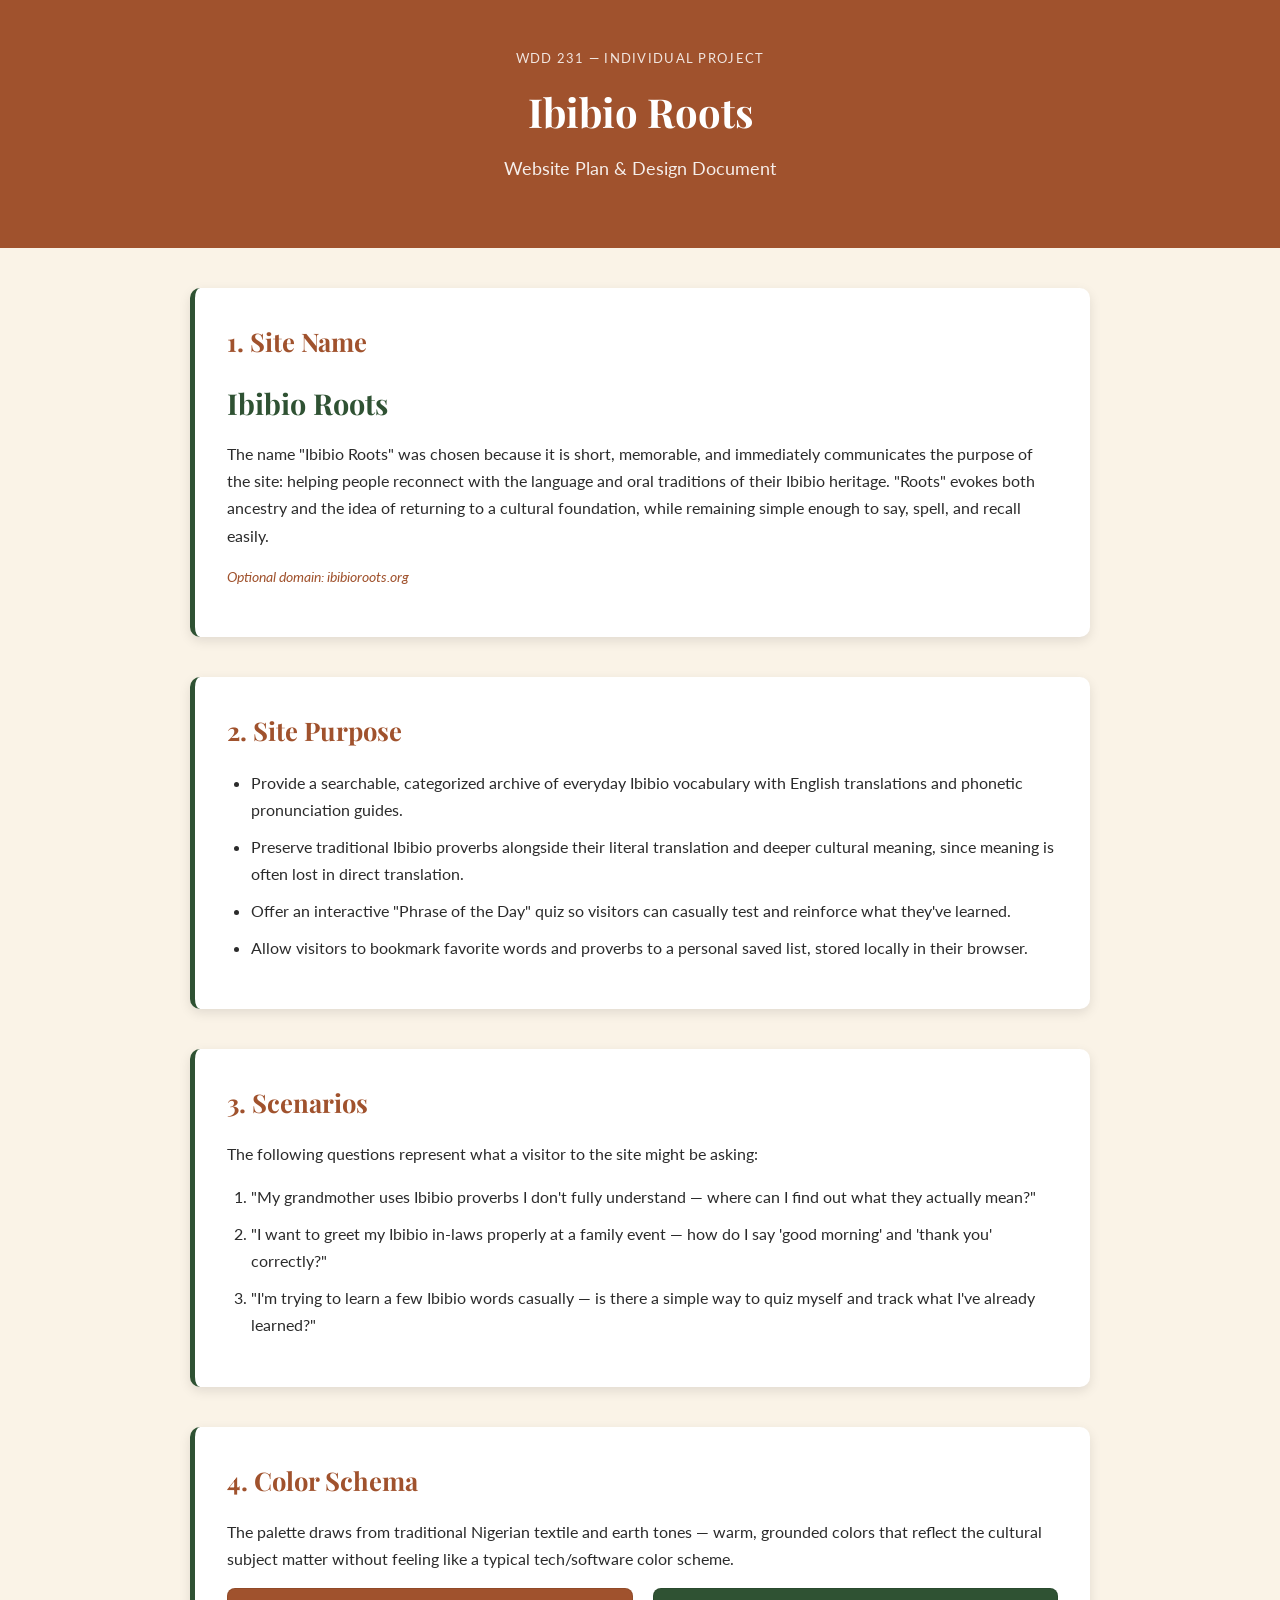
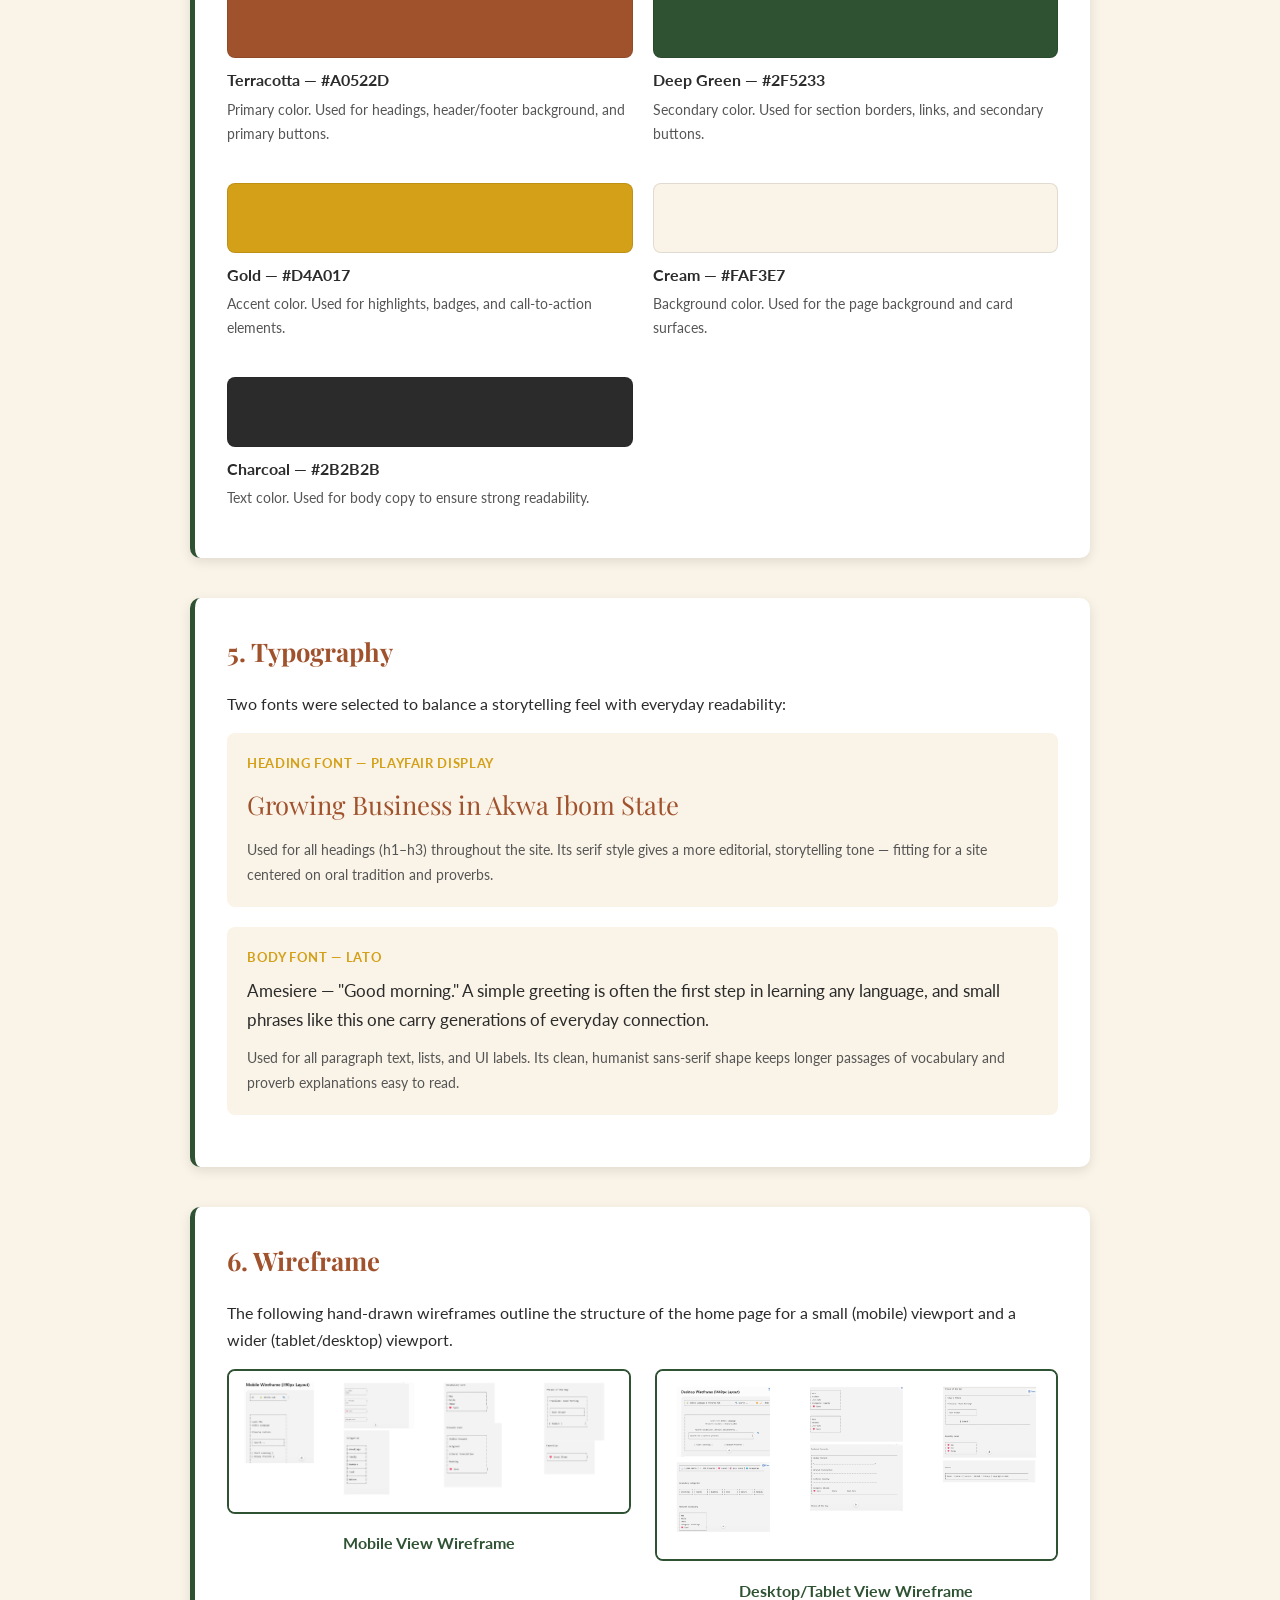
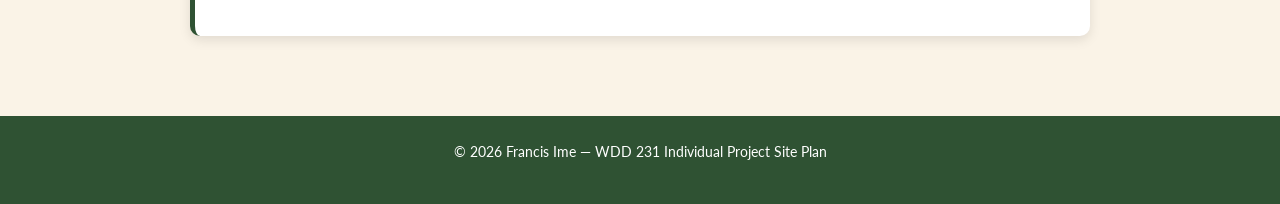
==== siteplan.html @ a96d22b2 "site planning first commit" ====
<!DOCTYPE html>
<html lang="en">
<head>
    <meta charset="UTF-8">
    <meta name="viewport" content="width=device-width, initial-scale=1.0">

    <title>Ibibio Roots | Site Plan</title>

    <meta
        name="description"
        content="Site planning document for Ibibio Roots, an interactive digital archive for the Ibibio language and traditional proverbs.">

    <meta
        name="author"
        content="Francis Ime">

    <!-- Google Fonts -->
    <link rel="preconnect" href="https://fonts.googleapis.com">

    <link rel="preconnect"
        href="https://fonts.gstatic.com"
        crossorigin>

    <link
        href="https://fonts.googleapis.com/css2?family=Playfair+Display:wght@600;700&family=Lato:wght@400;700&display=swap"
        rel="stylesheet">

    <!-- Stylesheet -->
    <link rel="stylesheet" href="styles/siteplan.css">

</head>

<body>

<header>

    <p class="eyebrow">WDD 231 &mdash; Individual Project</p>

    <h1>Ibibio Roots</h1>

    <p class="tagline">Website Plan &amp; Design Document</p>

</header>

<main>

    <!-- ================= SITE NAME ================= -->

    <section id="site-name">

        <h2>1. Site Name</h2>

        <p class="site-name-display">Ibibio Roots</p>

        <p>
            The name "Ibibio Roots" was chosen because it is short, memorable, and immediately
            communicates the purpose of the site: helping people reconnect with the language and
            oral traditions of their Ibibio heritage. "Roots" evokes both ancestry and the idea of
            returning to a cultural foundation, while remaining simple enough to say, spell, and
            recall easily.
        </p>

        <p class="domain-note">Optional domain: ibibioroots.org</p>

    </section>

    <!-- ================= SITE PURPOSE ================= -->

    <section id="site-purpose">

        <h2>2. Site Purpose</h2>

        <ul>

            <li>
                Provide a searchable, categorized archive of everyday Ibibio vocabulary with
                English translations and phonetic pronunciation guides.
            </li>

            <li>
                Preserve traditional Ibibio proverbs alongside their literal translation and
                deeper cultural meaning, since meaning is often lost in direct translation.
            </li>

            <li>
                Offer an interactive "Phrase of the Day" quiz so visitors can casually test and
                reinforce what they've learned.
            </li>

            <li>
                Allow visitors to bookmark favorite words and proverbs to a personal saved list,
                stored locally in their browser.
            </li>

        </ul>

    </section>

    <!-- ================= SCENARIOS ================= -->

    <section id="scenarios">

        <h2>3. Scenarios</h2>

        <p>The following questions represent what a visitor to the site might be asking:</p>

        <ol>

            <li>
                "My grandmother uses Ibibio proverbs I don't fully understand &mdash; where can I
                find out what they actually mean?"
            </li>

            <li>
                "I want to greet my Ibibio in-laws properly at a family event &mdash; how do I say
                'good morning' and 'thank you' correctly?"
            </li>

            <li>
                "I'm trying to learn a few Ibibio words casually &mdash; is there a simple way to
                quiz myself and track what I've already learned?"
            </li>

        </ol>

    </section>

    <!-- ================= COLOR SCHEMA ================= -->

    <section id="color-schema">

        <h2>4. Color Schema</h2>

        <p>
            The palette draws from traditional Nigerian textile and earth tones &mdash; warm,
            grounded colors that reflect the cultural subject matter without feeling like a
            typical tech/software color scheme.
        </p>

        <div class="swatch-grid">

            <div class="swatch">
                <div class="swatch-color terracotta"></div>
                <p class="swatch-name">Terracotta &mdash; #A0522D</p>
                <p class="swatch-use">Primary color. Used for headings, header/footer background, and primary buttons.</p>
            </div>

            <div class="swatch">
                <div class="swatch-color deep-green"></div>
                <p class="swatch-name">Deep Green &mdash; #2F5233</p>
                <p class="swatch-use">Secondary color. Used for section borders, links, and secondary buttons.</p>
            </div>

            <div class="swatch">
                <div class="swatch-color gold"></div>
                <p class="swatch-name">Gold &mdash; #D4A017</p>
                <p class="swatch-use">Accent color. Used for highlights, badges, and call-to-action elements.</p>
            </div>

            <div class="swatch">
                <div class="swatch-color cream"></div>
                <p class="swatch-name">Cream &mdash; #FAF3E7</p>
                <p class="swatch-use">Background color. Used for the page background and card surfaces.</p>
            </div>

            <div class="swatch">
                <div class="swatch-color charcoal"></div>
                <p class="swatch-name">Charcoal &mdash; #2B2B2B</p>
                <p class="swatch-use">Text color. Used for body copy to ensure strong readability.</p>
            </div>

        </div>

    </section>

    <!-- ================= TYPOGRAPHY ================= -->

    <section id="typography">

        <h2>5. Typography</h2>

        <p>Two fonts were selected to balance a storytelling feel with everyday readability:</p>

        <div class="type-sample">

            <p class="type-label">Heading Font &mdash; Playfair Display</p>

            <p class="type-demo heading-demo">Growing Business in Akwa Ibom State</p>

            <p class="type-note">
                Used for all headings (h1&ndash;h3) throughout the site. Its serif style gives a
                more editorial, storytelling tone &mdash; fitting for a site centered on oral
                tradition and proverbs.
            </p>

        </div>

        <div class="type-sample">

            <p class="type-label">Body Font &mdash; Lato</p>

            <p class="type-demo body-demo">
                Amesiere &mdash; "Good morning." A simple greeting is often the first step in
                learning any language, and small phrases like this one carry generations of
                everyday connection.
            </p>

            <p class="type-note">
                Used for all paragraph text, lists, and UI labels. Its clean, humanist sans-serif
                shape keeps longer passages of vocabulary and proverb explanations easy to read.
            </p>

        </div>

    </section>

    <!-- ================= WIREFRAME ================= -->

    <section id="wireframe">

        <h2>6. Wireframe</h2>

        <p>
            The following hand-drawn wireframes outline the structure of the home page for a
            small (mobile) viewport and a wider (tablet/desktop) viewport.
        </p>

        <div class="wireframe-grid">

            <figure>
                <img
                    src="images/mobile_wireframe.jpg"
                    alt="Hand-drawn wireframe sketch of the Ibibio Roots home page on a mobile viewport"
                    width="320"
                    height="640">
                <figcaption>Mobile View Wireframe</figcaption>
            </figure>

            <figure>
                <img
                    src="images/desktop_wireframe.jpg"
                    alt="Hand-drawn wireframe sketch of the Ibibio Roots home page on a desktop viewport"
                    width="640"
                    height="400">
                <figcaption>Desktop/Tablet View Wireframe</figcaption>
            </figure>

        </div>

    </section>

</main>

<footer>

    <p>&copy; <span id="currentYear">2026</span> Francis Ime &mdash; WDD 231 Individual Project Site Plan</p>

</footer>

</body>
</html>
---- styles/siteplan.css ----
/* ==========================================
   IBIBIO ROOTS
   Site Plan Stylesheet
   WDD 231
========================================== */

:root{
    --terracotta:#a0522d;
    --deep-green:#2f5233;
    --gold:#d4a017;
    --cream:#faf3e7;
    --charcoal:#2b2b2b;
    --white:#ffffff;

    --heading-font:"Playfair Display",serif;
    --body-font:"Lato",sans-serif;

    --radius:10px;
    --shadow:0 4px 12px rgba(0,0,0,.1);
}

*{
    margin:0;
    padding:0;
    box-sizing:border-box;
}

body{
    font-family:var(--body-font);
    background:var(--cream);
    color:var(--charcoal);
    line-height:1.7;
}

/* ---------- HEADER ---------- */

header{
    background:var(--terracotta);
    color:var(--white);
    text-align:center;
    padding:3rem 1.5rem;
}

.eyebrow{
    text-transform:uppercase;
    letter-spacing:.1em;
    font-size:.8rem;
    opacity:.85;
    margin-bottom:.5rem;
}

header h1{
    font-family:var(--heading-font);
    font-size:2.5rem;
    margin-bottom:.5rem;
}

.tagline{
    font-size:1.1rem;
    opacity:.9;
}

/* ---------- MAIN ---------- */

main{
    width:min(92%,900px);
    margin:0 auto;
    padding:2.5rem 0;
}

section{
    background:var(--white);
    border-left:5px solid var(--deep-green);
    border-radius:var(--radius);
    box-shadow:var(--shadow);
    padding:2rem;
    margin-bottom:2.5rem;
}

h2{
    font-family:var(--heading-font);
    color:var(--terracotta);
    font-size:1.6rem;
    margin-bottom:1rem;
}

h3{
    font-family:var(--heading-font);
    color:var(--deep-green);
    margin-bottom:.5rem;
}

p{
    margin-bottom:1rem;
}

ul,
ol{
    margin:0 0 1rem 1.5rem;
}

li{
    margin-bottom:.6rem;
}

/* ---------- SITE NAME ---------- */

.site-name-display{
    font-family:var(--heading-font);
    font-size:1.8rem;
    color:var(--deep-green);
    font-weight:700;
    margin-bottom:.75rem;
}

.domain-note{
    font-size:.9rem;
    color:var(--terracotta);
    font-style:italic;
}

/* ---------- COLOR SCHEMA ---------- */

.swatch-grid{
    display:grid;
    grid-template-columns:1fr;
    gap:1.25rem;
}

.swatch-color{
    width:100%;
    height:70px;
    border-radius:8px;
    margin-bottom:.5rem;
    border:1px solid rgba(0,0,0,.1);
}

.terracotta{
    background:var(--terracotta);
}

.deep-green{
    background:var(--deep-green);
}

.gold{
    background:var(--gold);
}

.cream{
    background:var(--cream);
}

.charcoal{
    background:var(--charcoal);
}

.swatch-name{
    font-weight:700;
    color:var(--charcoal);
    margin-bottom:.25rem;
}

.swatch-use{
    font-size:.9rem;
    color:#555;
}

/* ---------- TYPOGRAPHY ---------- */

.type-sample{
    background:var(--cream);
    border-radius:8px;
    padding:1.25rem;
    margin-bottom:1.25rem;
}

.type-label{
    font-weight:700;
    color:var(--gold);
    text-transform:uppercase;
    font-size:.8rem;
    letter-spacing:.05em;
    margin-bottom:.5rem;
}

.heading-demo{
    font-family:var(--heading-font);
    font-size:1.6rem;
    color:var(--terracotta);
    margin-bottom:.75rem;
}

.body-demo{
    font-family:var(--body-font);
    font-size:1.05rem;
    margin-bottom:.75rem;
}

.type-note{
    font-size:.9rem;
    color:#555;
    margin-bottom:0;
}

/* ---------- WIREFRAME ---------- */

.wireframe-grid{
    display:grid;
    grid-template-columns:1fr;
    gap:1.5rem;
}

figure{
    text-align:center;
}

figure img{
    width:100%;
    height:auto;
    border:2px solid var(--deep-green);
    border-radius:8px;
    background:var(--white);
}

figcaption{
    margin-top:.5rem;
    font-weight:700;
    color:var(--deep-green);
}

/* ---------- FOOTER ---------- */

footer{
    background:var(--deep-green);
    color:var(--white);
    text-align:center;
    padding:1.5rem;
    font-size:.9rem;
}

/* ---------- RESPONSIVE ---------- */

@media screen and (min-width:700px){

    .swatch-grid{
        grid-template-columns:repeat(2,1fr);
    }

    .wireframe-grid{
        grid-template-columns:repeat(2,1fr);
    }

}
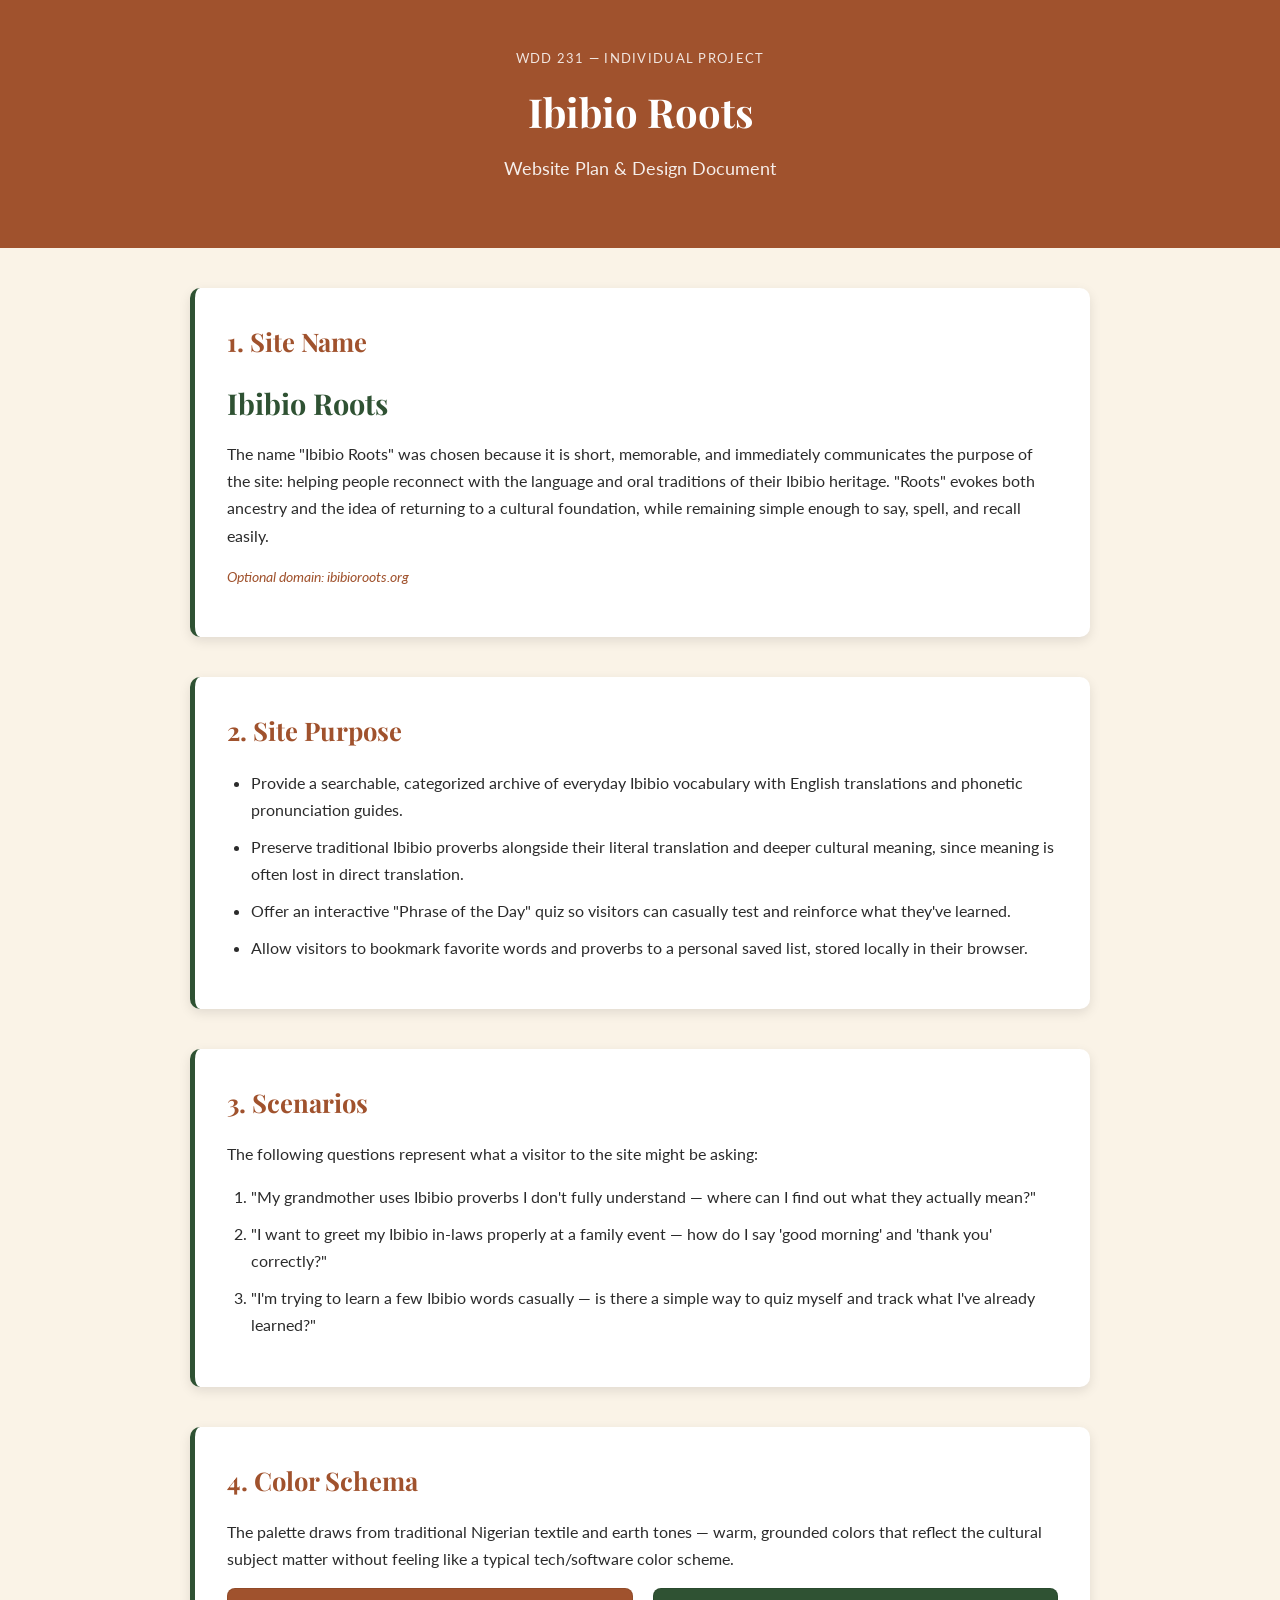
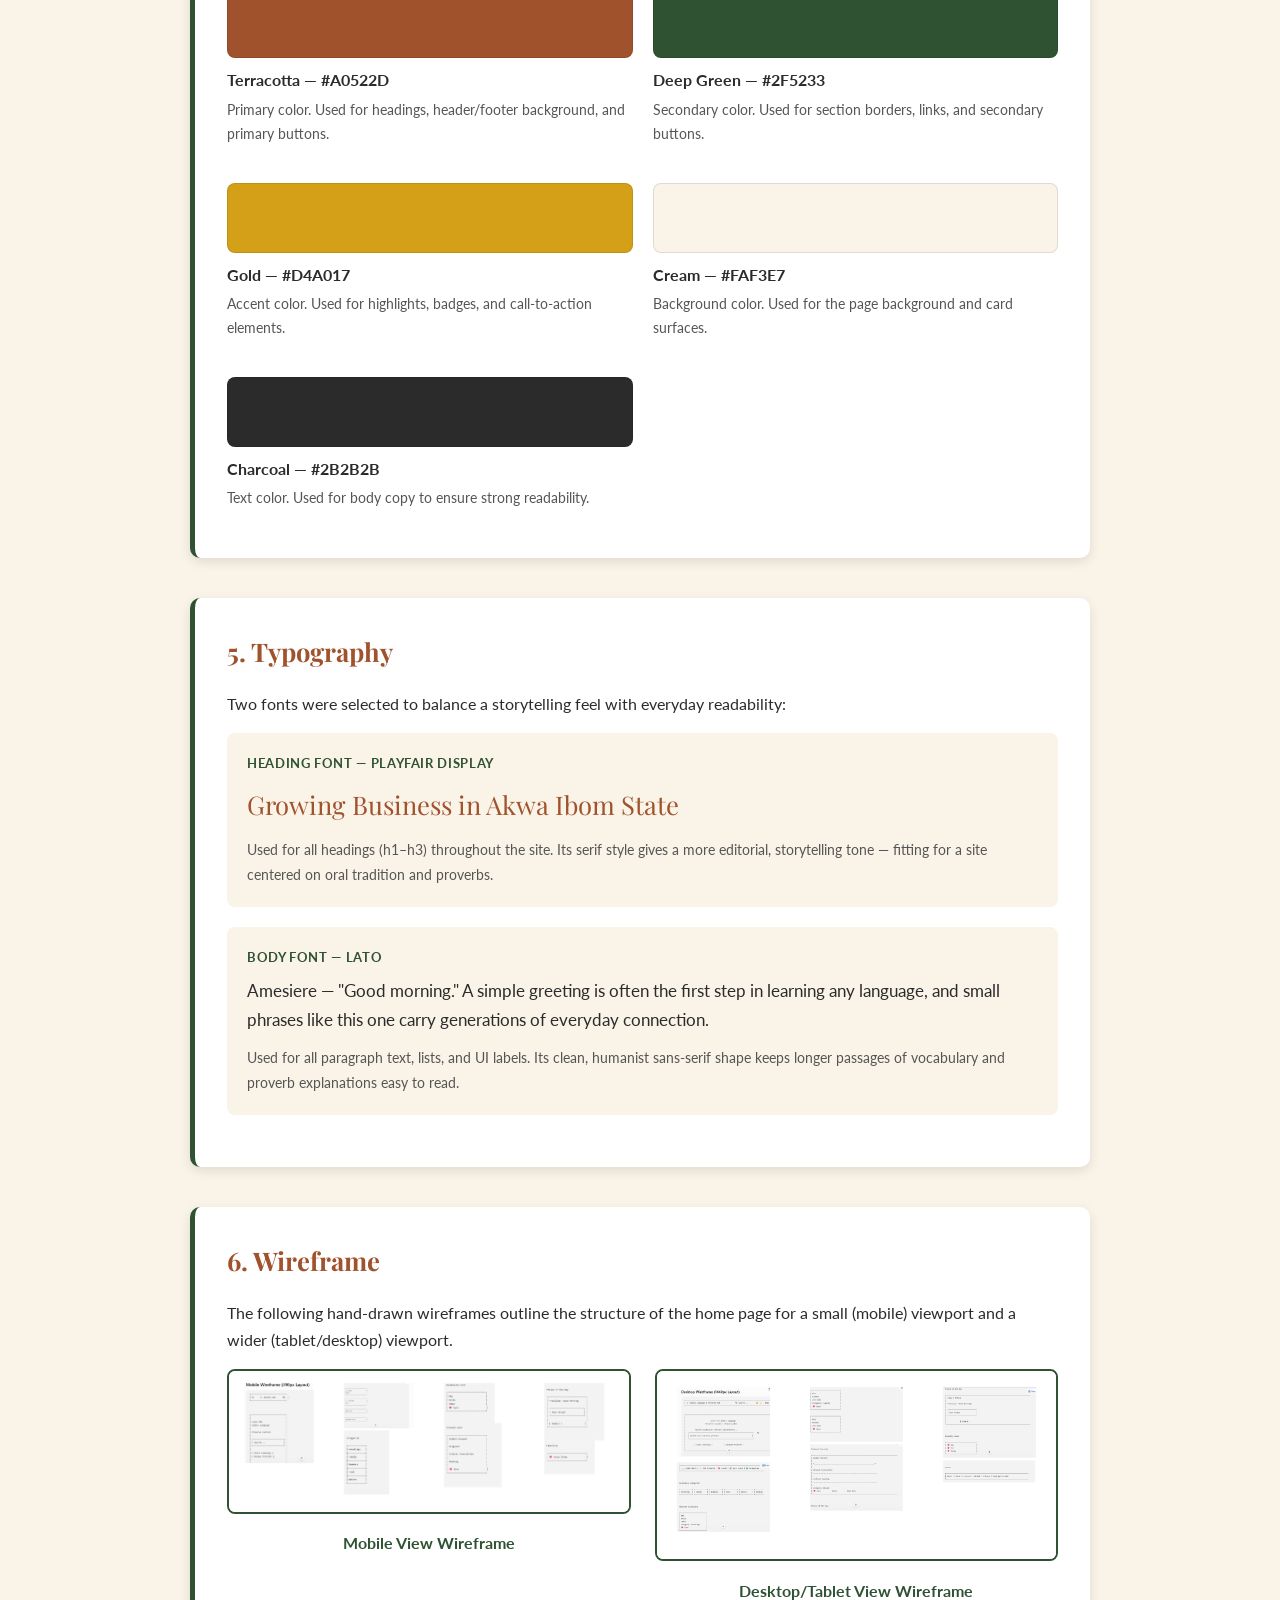
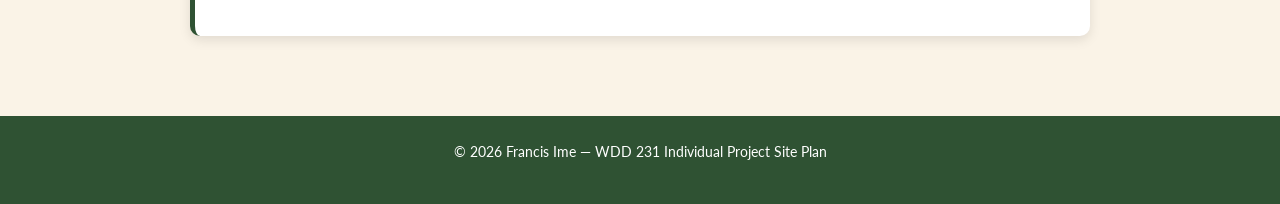
==== commit 23b8f031: "Update siteplan" ====
--- a/siteplan.html
+++ b/siteplan.html
@@ -14,7 +14,7 @@
         name="author"
         content="Francis Ime">
 
-    <!-- Google Fonts -->
+    <!-- Google Fonts (preload + async swap to avoid render-blocking) -->
     <link rel="preconnect" href="https://fonts.googleapis.com">
 
     <link rel="preconnect"
@@ -22,8 +22,16 @@
         crossorigin>
 
     <link
+        rel="preload"
+        as="style"
         href="https://fonts.googleapis.com/css2?family=Playfair+Display:wght@600;700&family=Lato:wght@400;700&display=swap"
-        rel="stylesheet">
+        onload="this.onload=null;this.rel='stylesheet'">
+
+    <noscript>
+        <link
+            href="https://fonts.googleapis.com/css2?family=Playfair+Display:wght@600;700&family=Lato:wght@400;700&display=swap"
+            rel="stylesheet">
+    </noscript>
 
     <!-- Stylesheet -->
     <link rel="stylesheet" href="styles/siteplan.css">
--- a/styles/siteplan.css
+++ b/styles/siteplan.css
@@ -177,7 +177,7 @@
 
 .type-label{
     font-weight:700;
-    color:var(--gold);
+    color:var(--deep-green);
     text-transform:uppercase;
     font-size:.8rem;
     letter-spacing:.05em;
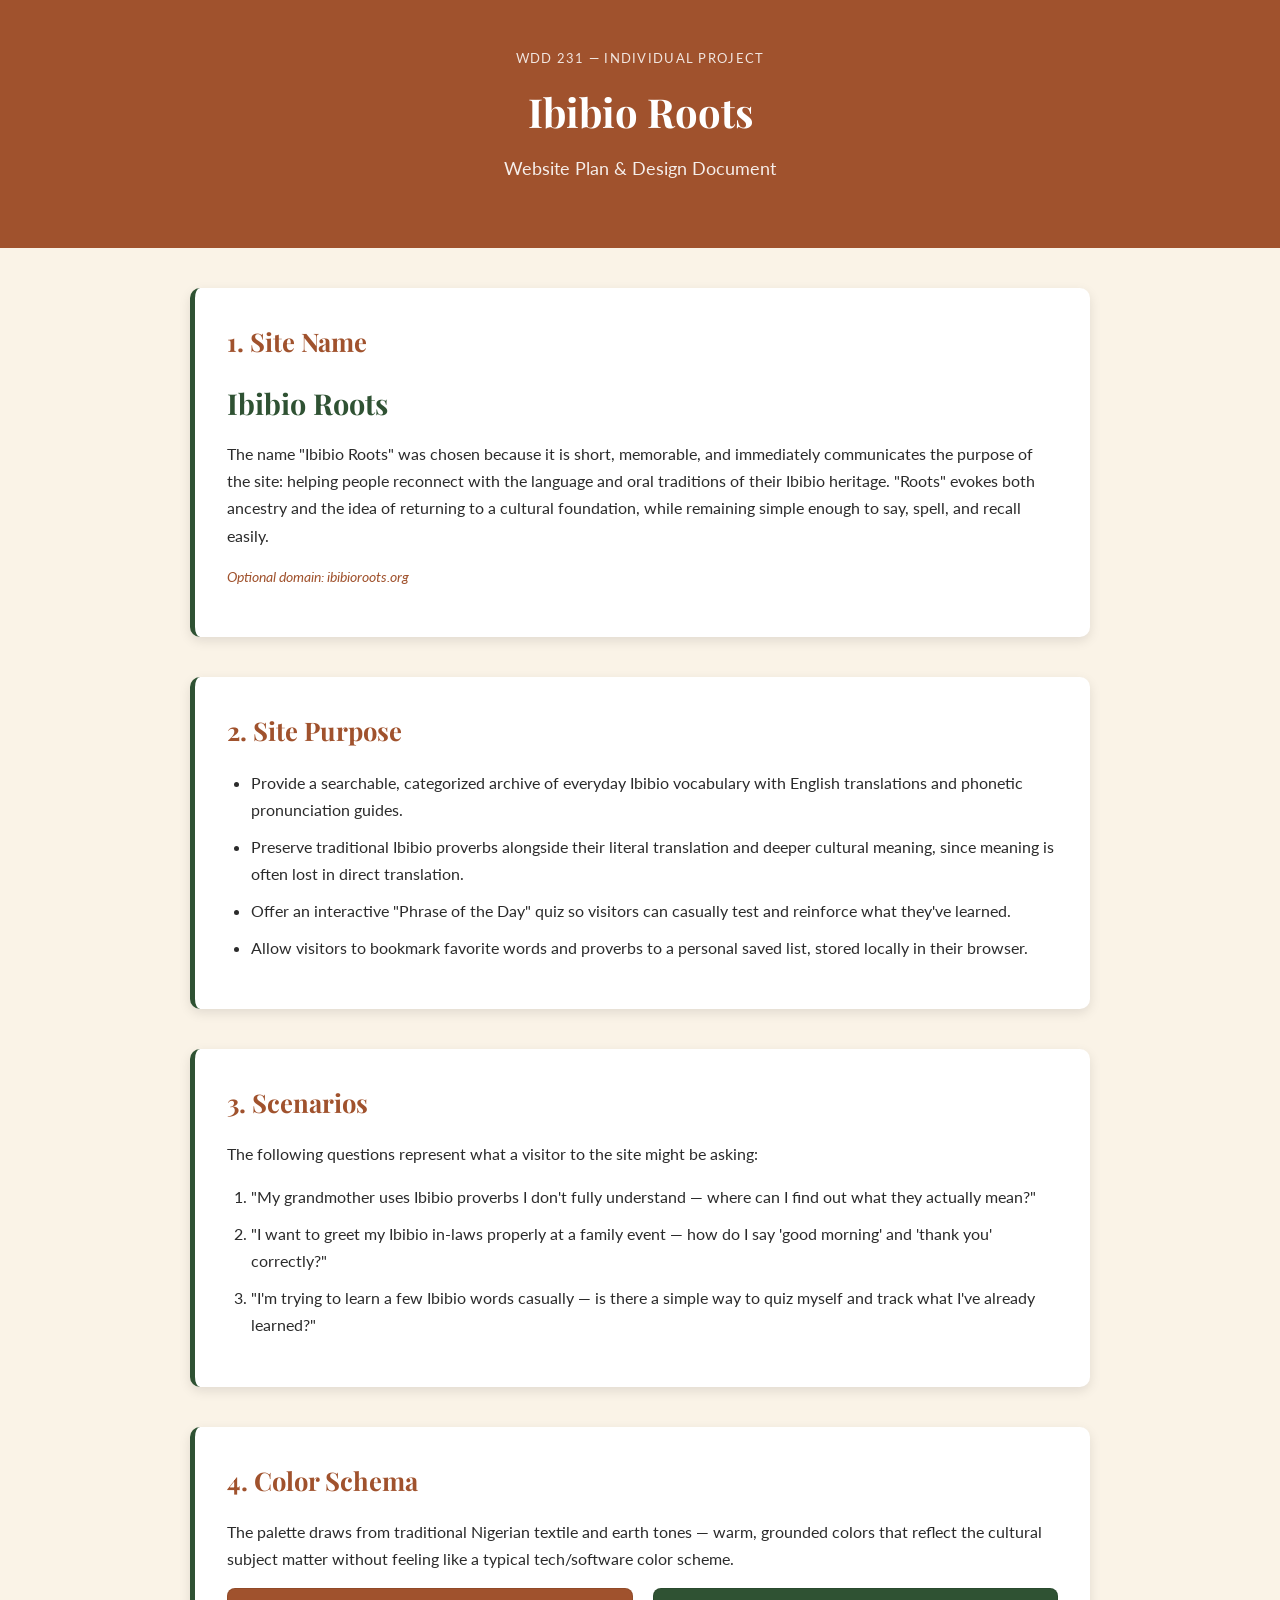
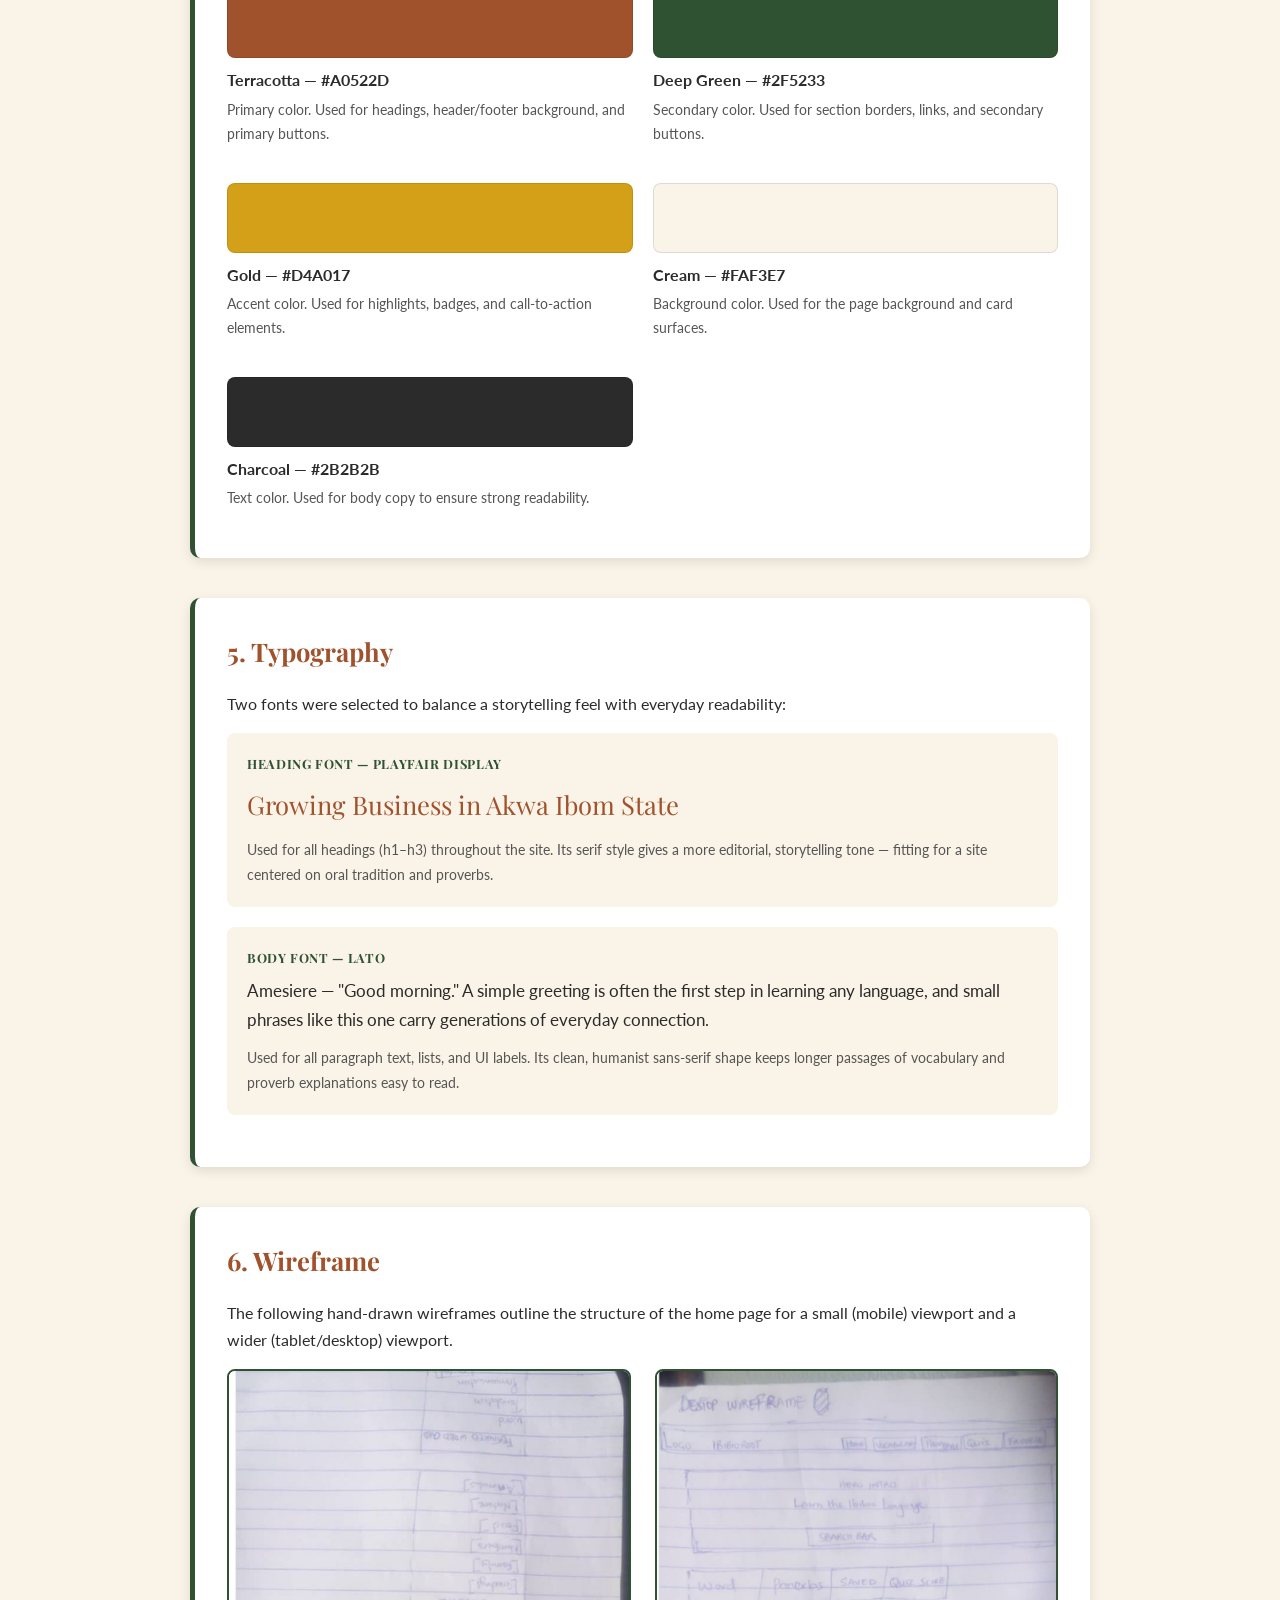
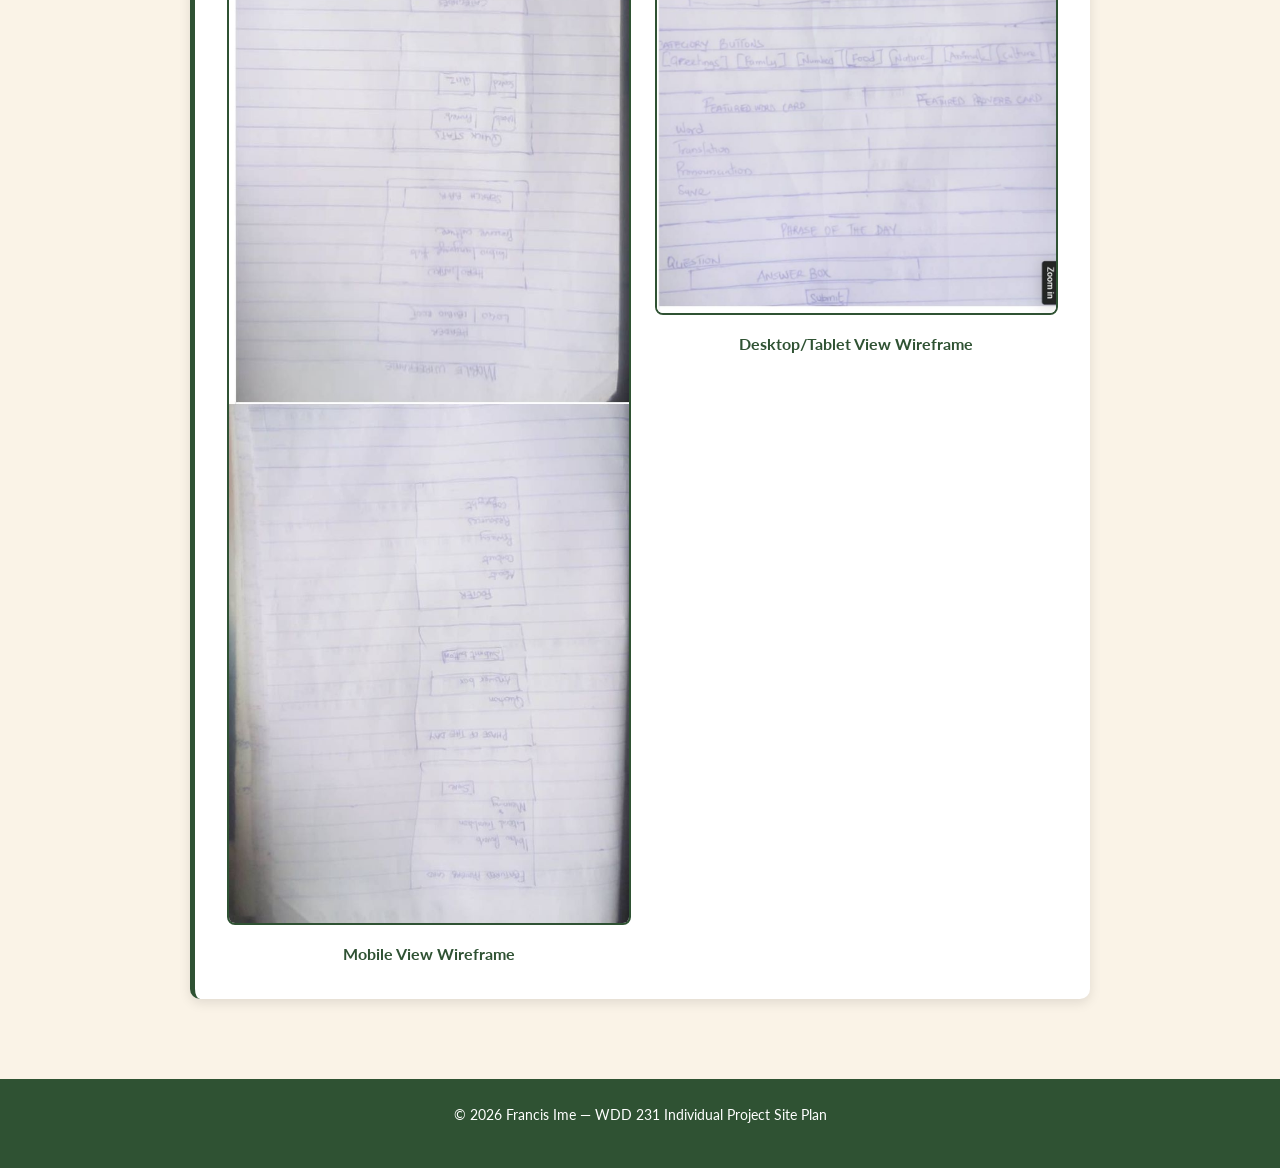
==== commit 942ed79d: "last touch" ====
--- a/siteplan.html
+++ b/siteplan.html
@@ -191,7 +191,7 @@
 
         <div class="type-sample">
 
-            <p class="type-label">Heading Font &mdash; Playfair Display</p>
+            <h3 class="type-label">Heading Font &mdash; Playfair Display</h3>
 
             <p class="type-demo heading-demo">Growing Business in Akwa Ibom State</p>
 
@@ -205,7 +205,7 @@
 
         <div class="type-sample">
 
-            <p class="type-label">Body Font &mdash; Lato</p>
+            <h3 class="type-label">Body Font &mdash; Lato</h3>
 
             <p class="type-demo body-demo">
                 Amesiere &mdash; "Good morning." A simple greeting is often the first step in
@@ -239,8 +239,8 @@
                 <img
                     src="images/mobile_wireframe.jpg"
                     alt="Hand-drawn wireframe sketch of the Ibibio Roots home page on a mobile viewport"
-                    width="320"
-                    height="640">
+                    width="640"
+                    height="1845">
                 <figcaption>Mobile View Wireframe</figcaption>
             </figure>
 
@@ -248,8 +248,8 @@
                 <img
                     src="images/desktop_wireframe.jpg"
                     alt="Hand-drawn wireframe sketch of the Ibibio Roots home page on a desktop viewport"
-                    width="640"
-                    height="400">
+                    width="1000"
+                    height="1356">
                 <figcaption>Desktop/Tablet View Wireframe</figcaption>
             </figure>
 
